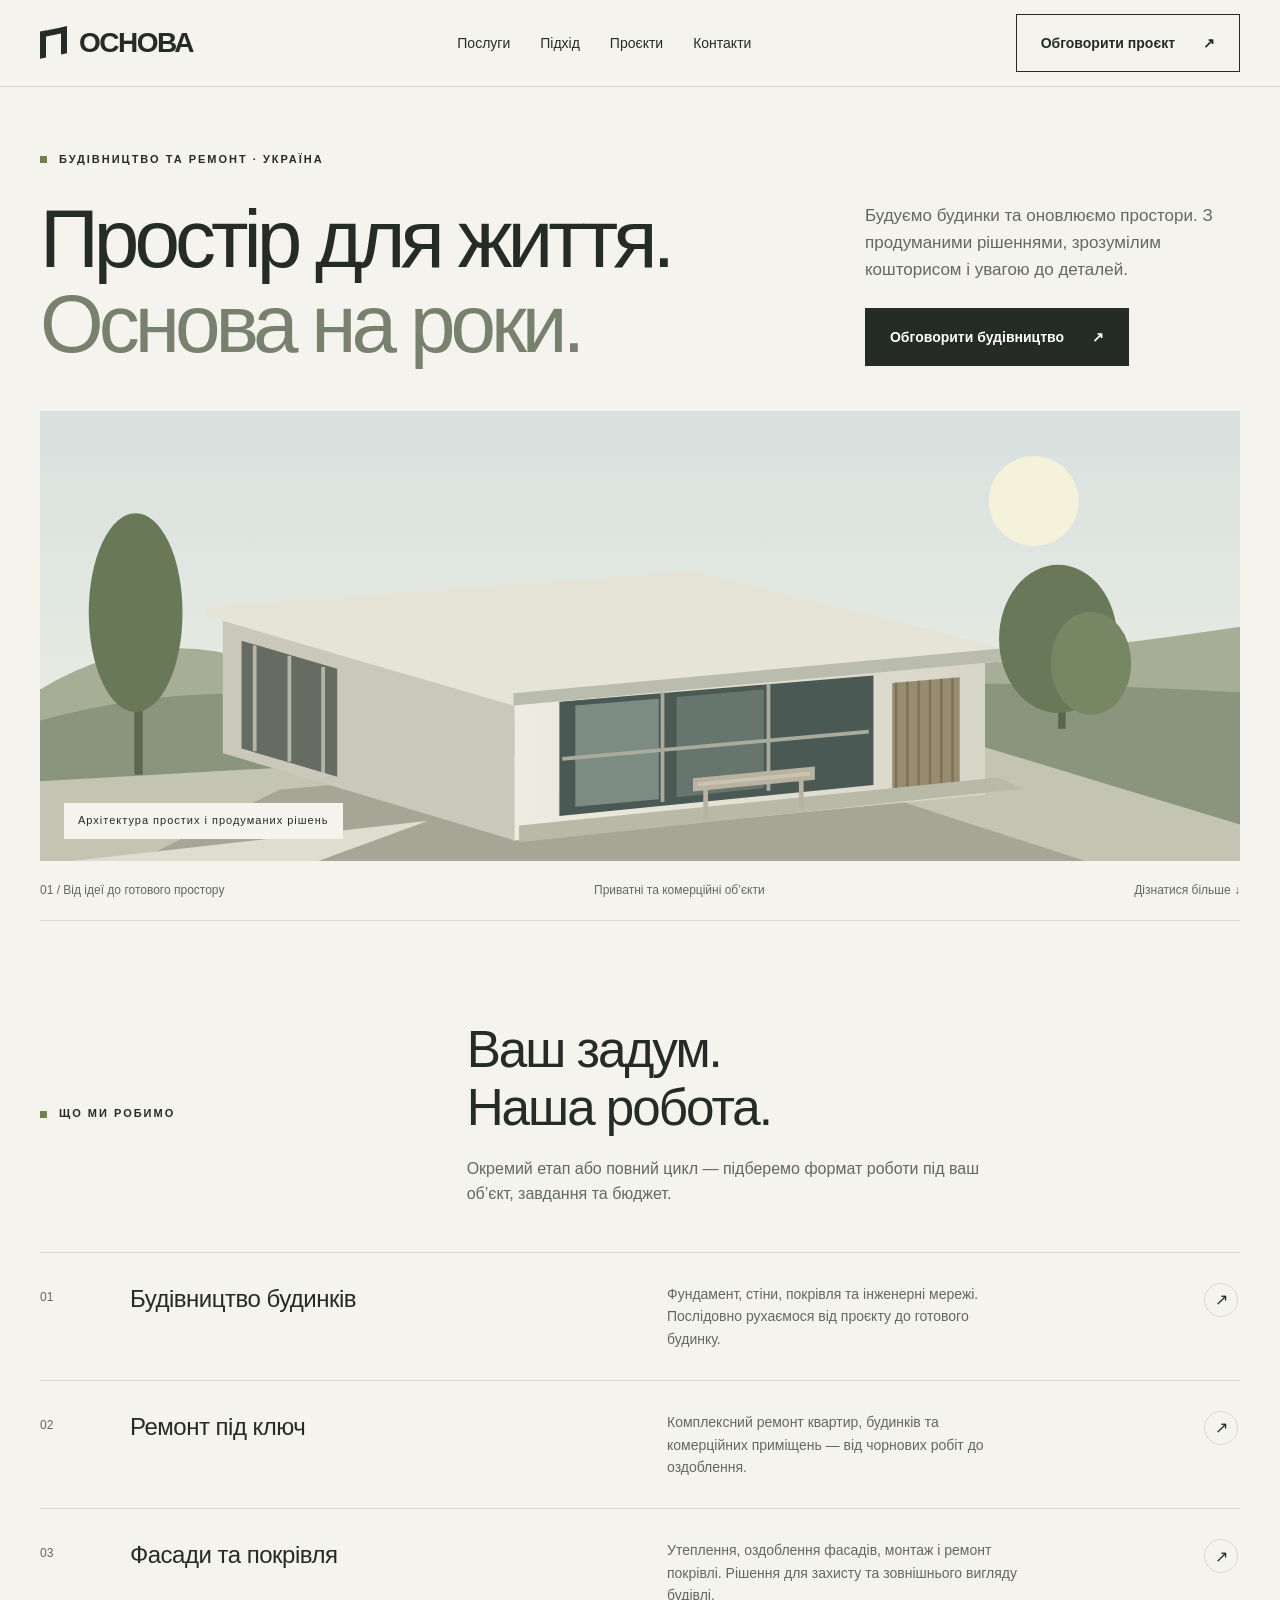
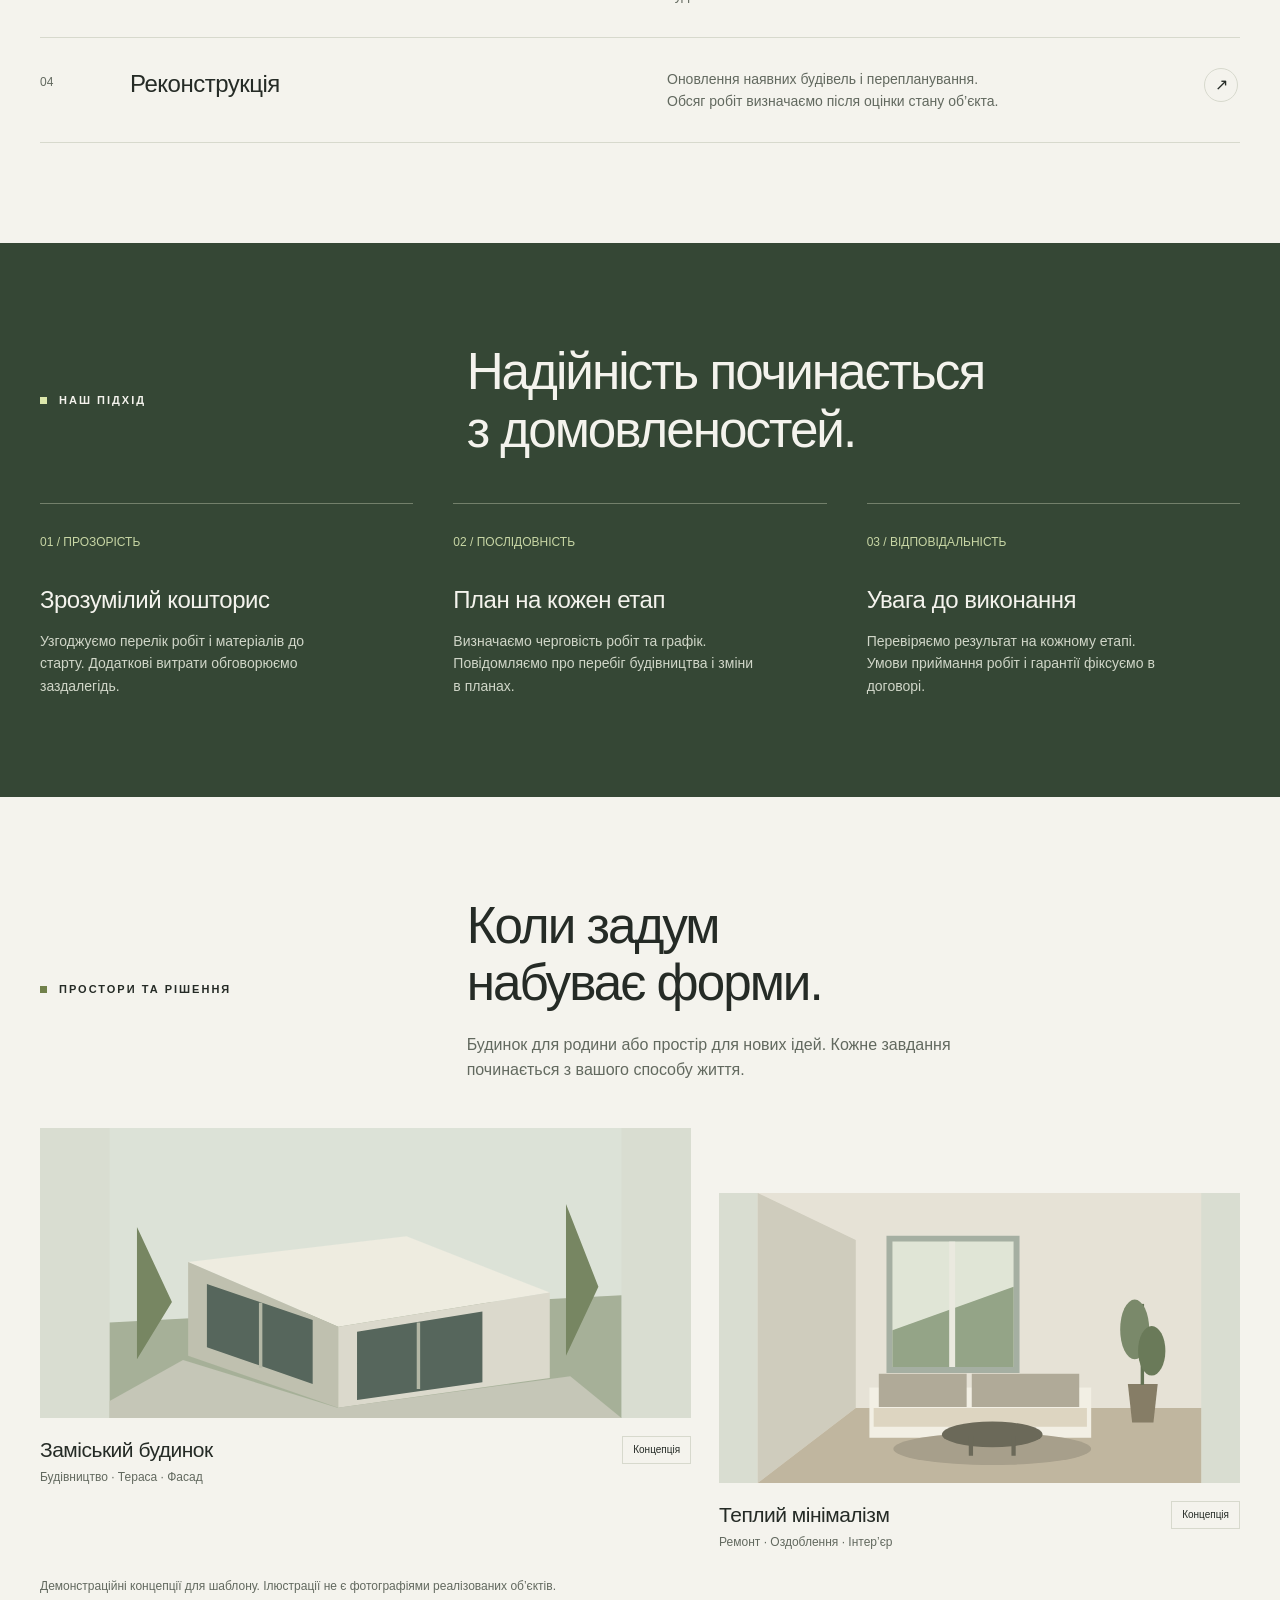
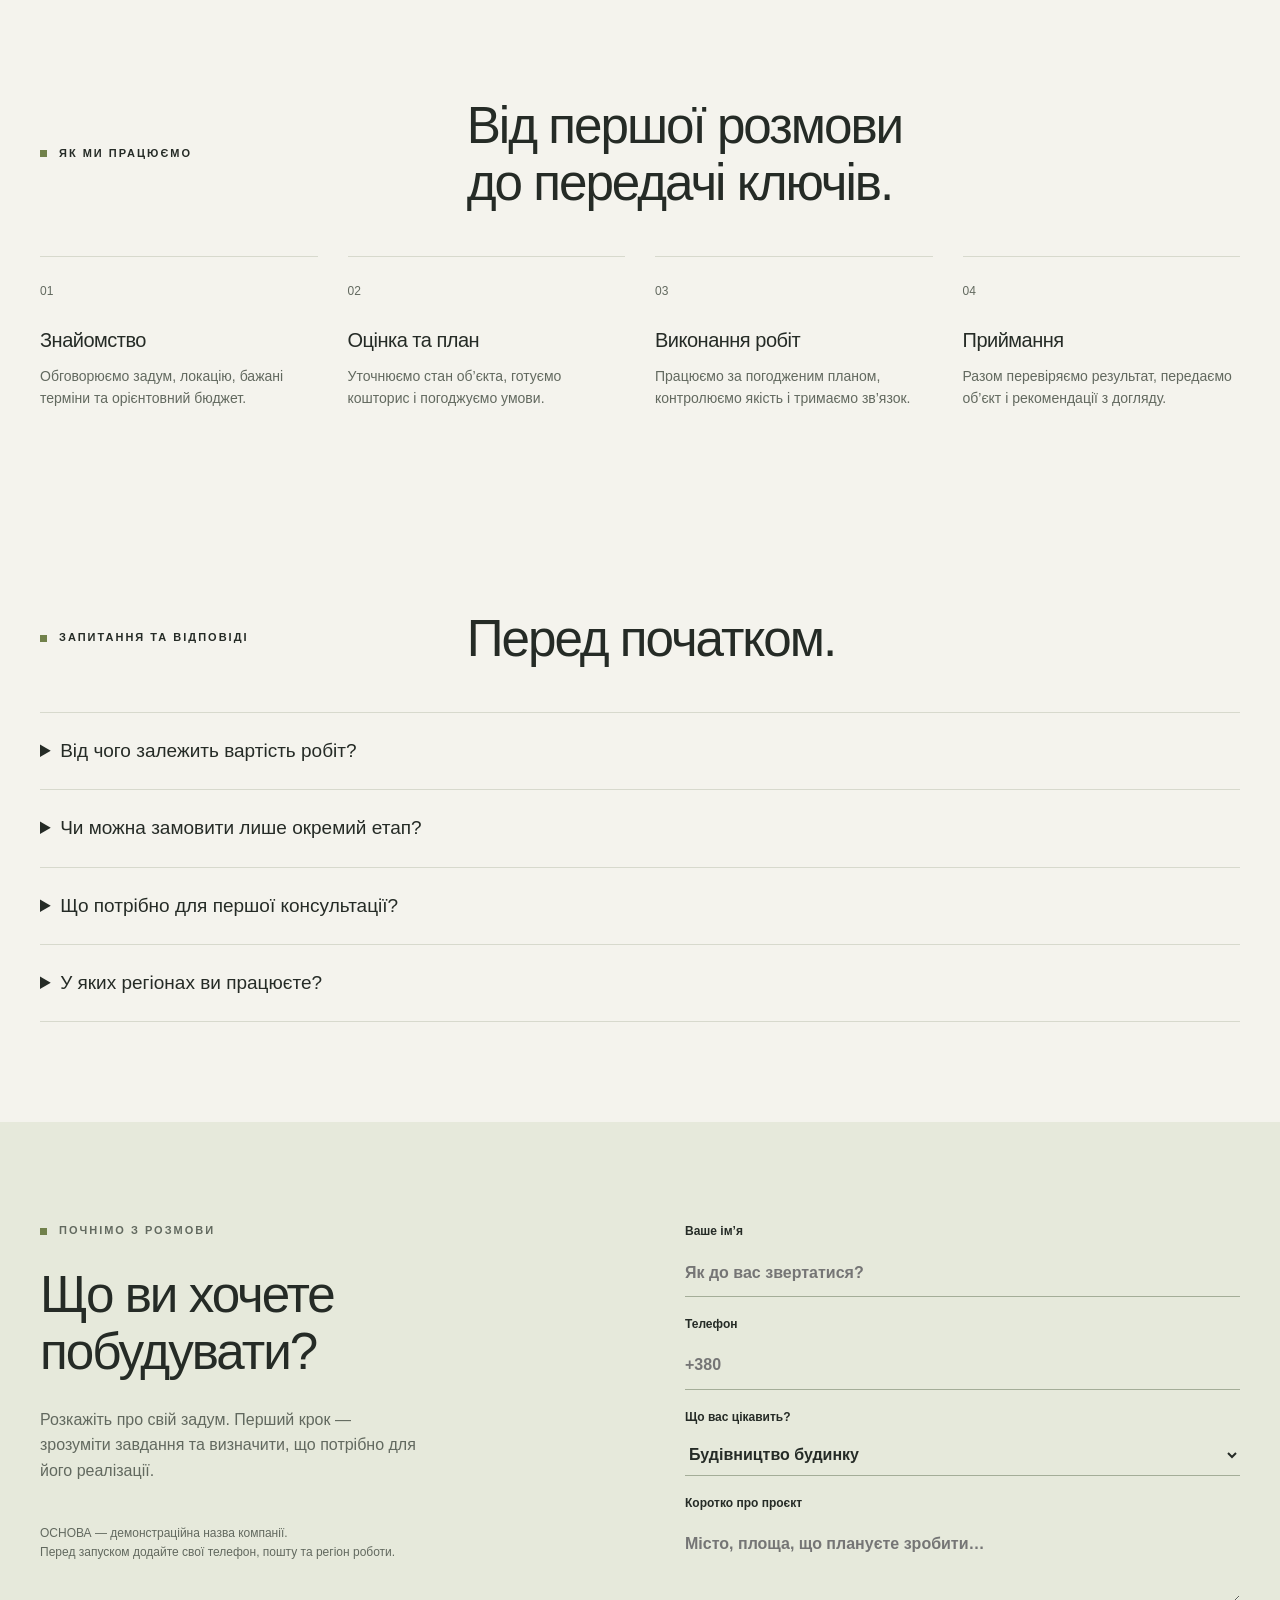
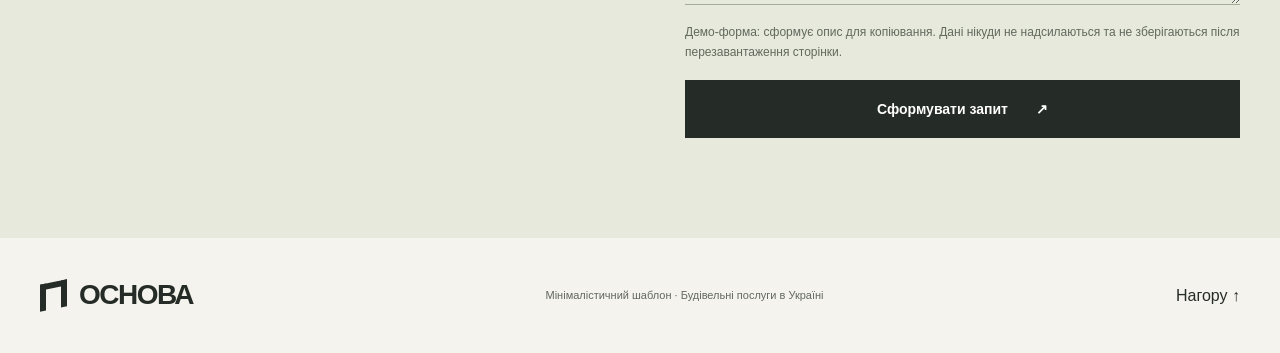
==== construction-ua/index.html @ 605069e6 "Add minimalist Ukrainian construction landing template" ====
<!DOCTYPE html>
<html lang="uk">
<head>
<meta charset="UTF-8">
<meta name="viewport" content="width=device-width, initial-scale=1">
<meta name="description" content="Будівництво будинків, ремонт та реконструкція в Україні. Від першої розмови й кошторису до готового простору.">
<meta name="theme-color" content="#f4f3ed">
<title>ОСНОВА — будівництво та ремонт в Україні</title>
<style>
:root{--paper:#f4f3ed;--ink:#252b26;--muted:#62695f;--line:#d7d9cd;--accent:#dce7ab;--green:#354735}
*{box-sizing:border-box}html{scroll-behavior:smooth;scroll-padding-top:100px}body{margin:0;background:var(--paper);color:var(--ink);font:16px/1.6 Arial,Helvetica,sans-serif}a{color:inherit;text-decoration:none}button,input,select,textarea{font:inherit}button,a,input,select,textarea,summary{-webkit-tap-highlight-color:transparent}a:focus-visible,button:focus-visible,input:focus-visible,select:focus-visible,textarea:focus-visible,summary:focus-visible{outline:3px solid #667742;outline-offset:5px}button{cursor:pointer}::selection{background:var(--accent)}.wrap{width:min(1280px,calc(100% - 80px));margin:auto}.skip{position:fixed;top:-100px;left:20px;z-index:20;background:var(--accent);padding:12px}.skip:focus{top:10px}
header{background:var(--paper);border-bottom:1px solid var(--line);position:sticky;top:0;z-index:10}.header{height:86px;display:flex;align-items:center;justify-content:space-between;gap:24px}.logo{font-weight:800;letter-spacing:-1.5px;font-size:28px;display:flex;align-items:center;gap:12px}.mark{width:27px;height:27px;border:6px solid var(--ink);border-bottom:0;transform:skewY(-12deg)}nav{display:flex;gap:30px;font-size:14px}nav a:hover{color:#60733f}.button{display:inline-flex;justify-content:center;align-items:center;gap:28px;padding:17px 24px;border:1px solid var(--ink);background:var(--ink);color:white;font-size:14px;font-weight:600;transition:background .2s}.button:hover{background:var(--green)}.button.light{background:var(--accent);color:var(--ink);border-color:var(--accent)}.button.light:hover{background:#c9d990}.button.outline{background:transparent;color:var(--ink)}.button.outline:hover{background:#e4e7da}.menu{display:none}.eyebrow{text-transform:uppercase;letter-spacing:2px;font-size:11px;font-weight:700;display:flex;gap:12px;align-items:center}.eyebrow:before{content:"";height:7px;width:7px;background:#71814b}.hero{padding-top:64px}.hero-top{display:grid;grid-template-columns:1.4fr 1fr;gap:60px;align-items:end;margin:27px 0 45px}h1,h2,h3,p{margin:0}h1{font-size:clamp(48px,6.4vw,88px);line-height:1.04;font-weight:500;letter-spacing:-5px}h1 span{color:#78816d}.hero-copy{max-width:375px;justify-self:end}.hero-copy p{color:var(--muted);margin-bottom:24px;font-size:17px}.scene{background:#dee1d6;position:relative;overflow:hidden}.scene svg{display:block;width:100%;height:auto}.scene-label{position:absolute;bottom:22px;left:24px;background:var(--paper);padding:9px 14px;font-size:11px;letter-spacing:1px}.hero-bottom{padding:20px 0;display:flex;justify-content:space-between;gap:18px;font-size:12px;color:var(--muted);border-bottom:1px solid var(--line)}.section{padding:100px 0}.section-head{display:grid;grid-template-columns:1fr 2fr;gap:40px;margin-bottom:45px}h2{font-size:clamp(34px,4vw,54px);line-height:1.12;font-weight:500;letter-spacing:-2px}.intro{margin-top:20px;color:var(--muted);max-width:540px}.services{border-top:1px solid var(--line)}.service{display:grid;grid-template-columns:70px 1fr 1fr 36px;align-items:start;gap:20px;border-bottom:1px solid var(--line);padding:30px 0}.number{font-size:12px;color:var(--muted);padding-top:5px}h3{font-size:24px;font-weight:500;line-height:1.3;letter-spacing:-.5px}.service p{color:var(--muted);font-size:14px;max-width:350px}.round{width:34px;height:34px;display:grid;place-items:center;border:1px solid var(--line);border-radius:50%}.round:hover{background:var(--accent)}.dark{background:var(--green);color:var(--paper)}.dark .eyebrow:before{background:var(--accent)}.dark .intro{color:#d0d6c8}.principles{display:grid;grid-template-columns:repeat(3,1fr);gap:40px}.principle{border-top:1px solid #73806b;padding-top:24px}.principle span{font-size:12px;color:#c8d6a5}.principle h3{margin:30px 0 15px}.principle p{color:#d0d6c8;font-size:14px;max-width:310px}.projects{display:grid;grid-template-columns:1.25fr 1fr;gap:28px}.project:nth-child(2){margin-top:65px}.project-art{height:290px;background:#d9ddd1;overflow:hidden;display:grid;place-items:center}.project-art svg{width:100%;height:100%;object-fit:cover}.project-meta{display:flex;justify-content:space-between;gap:15px;margin-top:18px}.project-meta h3{font-size:21px}.project-meta p{font-size:12px;color:var(--muted);margin-top:5px}.tag{font-size:10px;border:1px solid var(--line);padding:5px 10px;align-self:start;white-space:nowrap}.note{color:var(--muted);font-size:12px;margin-top:25px}.steps{display:grid;grid-template-columns:repeat(4,1fr);gap:30px;counter-reset:steps}.step{border-top:1px solid var(--line);padding-top:20px}.step:before{counter-increment:steps;content:"0" counter(steps);font-size:12px;color:var(--muted)}.step h3{font-size:20px;margin:24px 0 12px}.step p{font-size:14px;color:var(--muted)}.process{padding-top:0}.faq{border-top:1px solid var(--line)}details{border-bottom:1px solid var(--line);padding:23px 0}summary{cursor:pointer;font-size:19px;padding-right:20px}details p{color:var(--muted);padding:18px 0 0;max-width:750px}.contact{background:#e6e9db}.contact-grid{display:grid;grid-template-columns:1fr 1fr;gap:90px}.contact h2{margin:26px 0}.contact p{color:var(--muted);max-width:380px}.contact-aside{margin-top:40px;font-size:12px!important}form{display:grid;gap:18px}.field{display:grid;gap:7px;font-size:12px;font-weight:600}input,select,textarea{width:100%;min-width:0;background:transparent;border:0;border-bottom:1px solid #a4ad98;padding:11px 0;border-radius:0;color:var(--ink);font-size:16px}textarea{resize:vertical;min-height:85px}form .button{width:100%}.form-note{font-size:12px;max-width:none!important}.result{padding:18px;border:1px solid #a4ad98;background:var(--paper)}.result textarea{font-size:14px;min-height:180px}.result button{margin-top:14px}.status{font-size:13px;margin-top:10px!important}footer{padding:35px 0}.footer{display:flex;justify-content:space-between;align-items:center;gap:25px}footer p{font-size:11px;color:var(--muted)}[hidden]{display:none!important}
@media(min-width:1500px){.hero-top{margin-top:35px}}
@media(max-width:900px){.wrap{width:calc(100% - 40px)}nav{gap:16px}.header>.button{display:none}.hero-top{gap:30px}h1{letter-spacing:-3px}.hero-copy p{font-size:15px}.section{padding:70px 0}.contact-grid{gap:40px}.service{grid-template-columns:35px 1fr 1fr 30px}.projects{gap:20px}.project-art{height:240px}.steps{grid-template-columns:1fr 1fr}.process{padding-top:0}}
@media(max-width:600px){.wrap{width:calc(100% - 36px)}.header{height:72px}.logo{font-size:25px}.menu{display:block;border:1px solid var(--line);padding:8px 12px;background:transparent;font-size:13px}nav{display:none;position:absolute;top:72px;left:0;width:100%;background:var(--paper);padding:20px;flex-direction:column;border-bottom:1px solid var(--line)}nav.open{display:flex}.hero{padding-top:35px}.hero-top{grid-template-columns:1fr;gap:25px;margin-bottom:30px}h1{font-size:52px;letter-spacing:-3px}.hero-copy{justify-self:start;max-width:100%}.hero-copy .button{width:100%}.scene svg{height:280px;width:100%;object-fit:cover}.scene-label{bottom:12px;left:12px;font-size:9px}.hero-bottom{font-size:10px;flex-wrap:wrap;gap:8px 18px}.section{padding:55px 0}.section-head{grid-template-columns:1fr;gap:23px;margin-bottom:30px}h2{font-size:36px}.service{grid-template-columns:27px 1fr 34px;gap:12px;padding:23px 0}.service h3{font-size:21px}.service p{grid-column:2;grid-row:2}.service .round{grid-column:3;grid-row:1}.principles{grid-template-columns:1fr;gap:30px}.principle h3{margin:16px 0 12px}.principle p{max-width:none}.projects{grid-template-columns:1fr;gap:30px}.project:nth-child(2){margin-top:0}.project-art{height:235px}.project-meta h3{font-size:19px}.steps{gap:27px 18px}.step h3{font-size:18px}.process{padding-top:0}.contact-grid{grid-template-columns:1fr;gap:35px}.contact-aside{margin-top:20px}.footer{align-items:start;flex-direction:column;gap:18px}summary{font-size:17px}}
@media(prefers-reduced-motion:reduce){html{scroll-behavior:auto}*{transition:none!important}}
</style>
</head>
<body>
<a class="skip" href="#main">Перейти до вмісту</a>
<header><div class="wrap header"><a class="logo" href="#" aria-label="ОСНОВА — на головну"><span class="mark" aria-hidden="true"></span>ОСНОВА</a><nav id="navigation" aria-label="Основна навігація"><a href="#services">Послуги</a><a href="#approach">Підхід</a><a href="#projects">Проєкти</a><a href="#contact">Контакти</a></nav><a class="button outline" href="#contact">Обговорити проєкт <span aria-hidden="true">↗</span></a><button class="menu" aria-controls="navigation" aria-expanded="false" type="button">Меню</button></div></header>
<main id="main">
<section class="hero wrap" aria-labelledby="hero-title"><p class="eyebrow">Будівництво та ремонт · Україна</p><div class="hero-top"><h1 id="hero-title">Простір для життя.<br><span>Основа на роки.</span></h1><div class="hero-copy"><p>Будуємо будинки та оновлюємо простори. З продуманими рішеннями, зрозумілим кошторисом і увагою до деталей.</p><a class="button" href="#contact">Обговорити будівництво <span aria-hidden="true">↗</span></a></div></div>
<div class="scene">
<svg viewBox="0 0 1280 480" role="img" aria-labelledby="house-title"><title id="house-title">Архітектурна ілюстрація сучасного будинку з терасою</title><defs><linearGradient id="sky" x2="0" y2="1"><stop stop-color="#d8e1df"/><stop offset="1" stop-color="#eff0e4"/></linearGradient><linearGradient id="wall"><stop stop-color="#eeece0"/><stop offset="1" stop-color="#d7d5c8"/></linearGradient><pattern id="slats" width="12" height="12" patternUnits="userSpaceOnUse"><path d="M0 0V12" stroke="#7c7058" stroke-width="5"/></pattern></defs><path fill="url(#sky)" d="M0 0h1280v480H0z"/><circle cx="1060" cy="96" r="48" fill="#f5f2db"/><path d="M0 297Q120 224 246 272T530 272T812 253T1280 230V480H0" fill="#a6af96"/><path d="M0 330Q180 282 320 315T670 318T1030 291T1280 300V480H0" fill="#89967d"/><path d="M0 395L950 341l330 100v39H0" fill="#c3c4b1"/><path d="M255 404L741 359l374 121H104z" fill="#a6a696"/><path d="M195 215L698 180l310 79-502 43z" fill="#f5f2e7"/><path d="M195 215v150l311 93V302z" fill="#c9c8ba"/><path d="M506 302l502-43v150l-502 49z" fill="url(#wall)"/><path d="M215 245l102 30v115l-102-30z" fill="#666c61"/><path d="M229 250v113m37-102v113m36-101v113" stroke="#b6b6a6" stroke-width="4"/><path d="M554 310l335-28v117l-335 33z" fill="#4b5955"/><path d="M571 314l89-7v107l-89 8z" fill="#7c8c83"/><path d="M679 305l93-8v105l-93 10z" fill="#66766e"/><path d="M664 300v117m113-126v114m-220-34l327-29" stroke="#a9ac9d" stroke-width="4"/><path d="M909 290l72-6v112l-72 7z" fill="#978b70"/><path d="M909 290l72-6v112l-72 7z" fill="url(#slats)"/><path d="M178 208l520-37 330 82v14l-523 47-327-95z" fill="#e6e4d7"/><path d="M505 301l523-48v14l-523 47z" fill="#babdad"/><path d="M511 442l511-51 26 12-537 57z" fill="#b8b9a7"/><path d="M710 403v32m102-43v32m-113-21 125-12v-9l-125 12z" stroke="#b8b3a0" fill="#c9c3b0" stroke-width="5"/><path d="M1090 339v-90m0 65-32-37m32 15 25-28" stroke="#59664e" stroke-width="8"/><ellipse cx="1086" cy="243" rx="63" ry="79" fill="#687858"/><ellipse cx="1121" cy="269" rx="43" ry="55" fill="#778663"/><path d="M105 388V215" stroke="#5d684e" stroke-width="9"/><ellipse cx="102" cy="215" rx="50" ry="106" fill="#697957"/><path d="M34 480l380-43-117 43" fill="#deded0"/></svg>
<span class="scene-label">Архітектура простих і продуманих рішень</span></div>
<div class="hero-bottom"><span>01 / Від ідеї до готового простору</span><span>Приватні та комерційні об’єкти</span><a href="#services">Дізнатися більше ↓</a></div></section>
<section class="section wrap" id="services"><div class="section-head"><p class="eyebrow">Що ми робимо</p><div><h2>Ваш задум.<br>Наша робота.</h2><p class="intro">Окремий етап або повний цикл — підберемо формат роботи під ваш об’єкт, завдання та бюджет.</p></div></div><div class="services">
<article class="service"><span class="number">01</span><h3>Будівництво будинків</h3><p>Фундамент, стіни, покрівля та інженерні мережі. Послідовно рухаємося від проєкту до готового будинку.</p><a class="round" href="#contact" aria-label="Обговорити будівництво будинку">↗</a></article>
<article class="service"><span class="number">02</span><h3>Ремонт під ключ</h3><p>Комплексний ремонт квартир, будинків та комерційних приміщень — від чорнових робіт до оздоблення.</p><a class="round" href="#contact" aria-label="Обговорити ремонт">↗</a></article>
<article class="service"><span class="number">03</span><h3>Фасади та покрівля</h3><p>Утеплення, оздоблення фасадів, монтаж і ремонт покрівлі. Рішення для захисту та зовнішнього вигляду будівлі.</p><a class="round" href="#contact" aria-label="Обговорити фасад або покрівлю">↗</a></article>
<article class="service"><span class="number">04</span><h3>Реконструкція</h3><p>Оновлення наявних будівель і перепланування. Обсяг робіт визначаємо після оцінки стану об’єкта.</p><a class="round" href="#contact" aria-label="Обговорити реконструкцію">↗</a></article></div></section>
<section class="section dark" id="approach"><div class="wrap"><div class="section-head"><p class="eyebrow">Наш підхід</p><h2>Надійність починається<br>з домовленостей.</h2></div><div class="principles"><article class="principle"><span>01 / ПРОЗОРІСТЬ</span><h3>Зрозумілий кошторис</h3><p>Узгоджуємо перелік робіт і матеріалів до старту. Додаткові витрати обговорюємо заздалегідь.</p></article><article class="principle"><span>02 / ПОСЛІДОВНІСТЬ</span><h3>План на кожен етап</h3><p>Визначаємо черговість робіт та графік. Повідомляємо про перебіг будівництва і зміни в планах.</p></article><article class="principle"><span>03 / ВІДПОВІДАЛЬНІСТЬ</span><h3>Увага до виконання</h3><p>Перевіряємо результат на кожному етапі. Умови приймання робіт і гарантії фіксуємо в договорі.</p></article></div></div></section>
<section class="section wrap" id="projects"><div class="section-head"><p class="eyebrow">Простори та рішення</p><div><h2>Коли задум<br>набуває форми.</h2><p class="intro">Будинок для родини або простір для нових ідей. Кожне завдання починається з вашого способу життя.</p></div></div><div class="projects">
<article class="project"><div class="project-art"><svg viewBox="0 0 600 340" role="img" aria-label="Концепція заміського будинку"><path fill="#dce2d7" d="M0 0h600v340H0z"/><path fill="#a6b098" d="M0 228l600-32v144H0z"/><path fill="#eeece0" d="M92 157l256-30 168 66-248 40z"/><path fill="#bfc0af" d="M92 157v110l176 61v-95z"/><path fill="#dbd9cc" d="M268 233l248-40v100l-248 35z"/><path fill="#56665c" d="M290 239l147-24v83l-147 21zM114 183l124 42v75l-124-43z"/><path stroke="#b3b7a5" stroke-width="4" d="M362 228v78M177 205v76"/><path fill="#778662" d="M535 267V89l38 97zM32 271V116l41 88z"/><path fill="#c5c6b7" d="M0 320l86-48 181 56 273-37 60 49H0"/></svg></div><div class="project-meta"><div><h3>Заміський будинок</h3><p>Будівництво · Тераса · Фасад</p></div><span class="tag">Концепція</span></div></article>
<article class="project"><div class="project-art"><svg viewBox="0 0 520 340" role="img" aria-label="Концепція мінімалістичного інтер’єру"><path fill="#e6e2d6" d="M0 0h520v340H0z"/><path fill="#cfccbd" d="M0 0l115 55v197L0 340z"/><path fill="#c0b69f" d="M0 340l115-88h405v88z"/><path fill="#a5afa2" d="M151 50h156v161H151z"/><path fill="#e0e5d6" d="M158 57h142v147H158z"/><path fill="#94a487" d="M158 161l142-51v94H158z"/><path stroke="#eae9df" stroke-width="7" d="M228 57v147"/><path fill="#f2efe4" d="M131 228h260v59H131z"/><path fill="#b0aa98" d="M142 212h103v39H142zM251 212h126v39H251z"/><path fill="#ddd5c1" d="M136 252h250v22H136z"/><ellipse cx="275" cy="300" rx="116" ry="19" fill="#a79f8b"/><ellipse cx="275" cy="283" rx="59" ry="15" fill="#6b6959"/><path stroke="#6b6959" stroke-width="5" d="M250 285v23m50-23v23"/><path fill="#867d66" d="M434 224h35l-5 45h-25z"/><path stroke="#647354" stroke-width="4" d="M451 225v-95"/><ellipse fill="#7a896a" cx="442" cy="160" rx="17" ry="35"/><ellipse fill="#6a7a59" cx="462" cy="185" rx="16" ry="29"/></svg></div><div class="project-meta"><div><h3>Теплий мінімалізм</h3><p>Ремонт · Оздоблення · Інтер’єр</p></div><span class="tag">Концепція</span></div></article></div><p class="note">Демонстраційні концепції для шаблону. Ілюстрації не є фотографіями реалізованих об’єктів.</p></section>
<section class="section wrap process" id="process"><div class="section-head"><p class="eyebrow">Як ми працюємо</p><h2>Від першої розмови<br>до передачі ключів.</h2></div><div class="steps"><article class="step"><h3>Знайомство</h3><p>Обговорюємо задум, локацію, бажані терміни та орієнтовний бюджет.</p></article><article class="step"><h3>Оцінка та план</h3><p>Уточнюємо стан об’єкта, готуємо кошторис і погоджуємо умови.</p></article><article class="step"><h3>Виконання робіт</h3><p>Працюємо за погодженим планом, контролюємо якість і тримаємо зв’язок.</p></article><article class="step"><h3>Приймання</h3><p>Разом перевіряємо результат, передаємо об’єкт і рекомендації з догляду.</p></article></div></section>
<section class="section wrap" aria-labelledby="faq-title"><div class="section-head"><p class="eyebrow">Запитання та відповіді</p><h2 id="faq-title">Перед початком.</h2></div><div class="faq"><details><summary>Від чого залежить вартість робіт?</summary><p>Від площі, стану об’єкта, складності рішень, матеріалів та складу робіт. Попередню оцінку можна підготувати після обговорення завдання, детальний кошторис — після уточнення обсягів.</p></details><details><summary>Чи можна замовити лише окремий етап?</summary><p>Так, можна обговорити окремі будівельні або оздоблювальні роботи. Перелік і межі відповідальності узгоджуємо до початку співпраці.</p></details><details><summary>Що потрібно для першої консультації?</summary><p>Локація, приблизна площа та короткий опис завдання. Якщо є планування, фото або проєкт — вони допоможуть точніше оцінити обсяг робіт.</p></details><details><summary>У яких регіонах ви працюєте?</summary><p>Можливість роботи у вашій локації та умови виїзду обговорюємо індивідуально. Вкажіть населений пункт у короткому описі проєкту.</p></details></div></section>
<section class="section contact" id="contact"><div class="wrap contact-grid"><div><p class="eyebrow">Почнімо з розмови</p><h2>Що ви хочете<br>побудувати?</h2><p>Розкажіть про свій задум. Перший крок — зрозуміти завдання та визначити, що потрібно для його реалізації.</p><p class="contact-aside">ОСНОВА — демонстраційна назва компанії.<br>Перед запуском додайте свої телефон, пошту та регіон роботи.</p></div>
<form id="brief-form"><label class="field">Ваше ім’я<input name="name" autocomplete="given-name" placeholder="Як до вас звертатися?" required maxlength="80"></label><label class="field">Телефон<input name="phone" type="tel" autocomplete="tel" placeholder="+380" required pattern="[+0-9 ()-]{10,22}" title="Введіть телефон: від 10 до 22 символів, цифри, пробіли, +, дужки або дефіс."></label><label class="field">Що вас цікавить?<select name="service"><option>Будівництво будинку</option><option>Ремонт під ключ</option><option>Фасади та покрівля</option><option>Реконструкція</option><option>Потрібна консультація</option></select></label><label class="field">Коротко про проєкт<textarea name="description" placeholder="Місто, площа, що плануєте зробити…" maxlength="2000"></textarea></label><p class="form-note" id="form-note">Демо-форма: сформує опис для копіювання. Дані нікуди не надсилаються та не зберігаються після перезавантаження сторінки.</p><button class="button" type="submit" aria-describedby="form-note">Сформувати запит <span aria-hidden="true">↗</span></button><noscript><p>Для формування запиту увімкніть JavaScript. Цей шаблон не надсилає заявки.</p></noscript><div class="result" id="result" hidden><label class="field">Ваш запит<textarea id="brief-output" readonly></textarea></label><button class="button outline" id="copy" type="button">Скопіювати текст</button><p class="status" id="copy-status" role="status" aria-live="polite"></p></div></form></div></section>
</main>
<footer><div class="wrap footer"><a class="logo" href="#"><span class="mark" aria-hidden="true"></span>ОСНОВА</a><p>Мінімалістичний шаблон · Будівельні послуги в Україні</p><a href="#main">Нагору ↑</a></div></footer>
<script>
const menu = document.querySelector('.menu');
const navigation = document.querySelector('#navigation');
function closeMenu(){navigation.classList.remove('open');menu.setAttribute('aria-expanded','false')}
menu.addEventListener('click',()=>{const open=menu.getAttribute('aria-expanded')!=='true';menu.setAttribute('aria-expanded',String(open));navigation.classList.toggle('open',open)});
navigation.querySelectorAll('a').forEach(link=>link.addEventListener('click',closeMenu));
document.addEventListener('keydown',event=>{if(event.key==='Escape'&&navigation.classList.contains('open')){closeMenu();menu.focus()}});
document.querySelector('#brief-form').addEventListener('submit',event=>{
event.preventDefault();
const data=new FormData(event.currentTarget);
const output=document.querySelector('#brief-output');
output.value=['Запит на будівельні послуги','Ім’я: '+String(data.get('name')).trim(),'Телефон: '+String(data.get('phone')).trim(),'Послуга: '+data.get('service'),'Проєкт: '+(String(data.get('description')).trim()||'Уточнити під час розмови')].join('\n');
document.querySelector('#result').hidden=false;
document.querySelector('#copy-status').textContent='Запит сформовано. Його ще не надіслано.';
output.focus();
});
document.querySelector('#copy').addEventListener('click',async()=>{
const output=document.querySelector('#brief-output');const status=document.querySelector('#copy-status');
try{await navigator.clipboard.writeText(output.value);status.textContent='Текст скопійовано. Ви можете вставити його в повідомлення.'}
catch{output.focus();output.select();status.textContent='Виділіть і скопіюйте текст вручну: Ctrl+C або меню копіювання на телефоні.'}
});
</script>
</body>
</html>
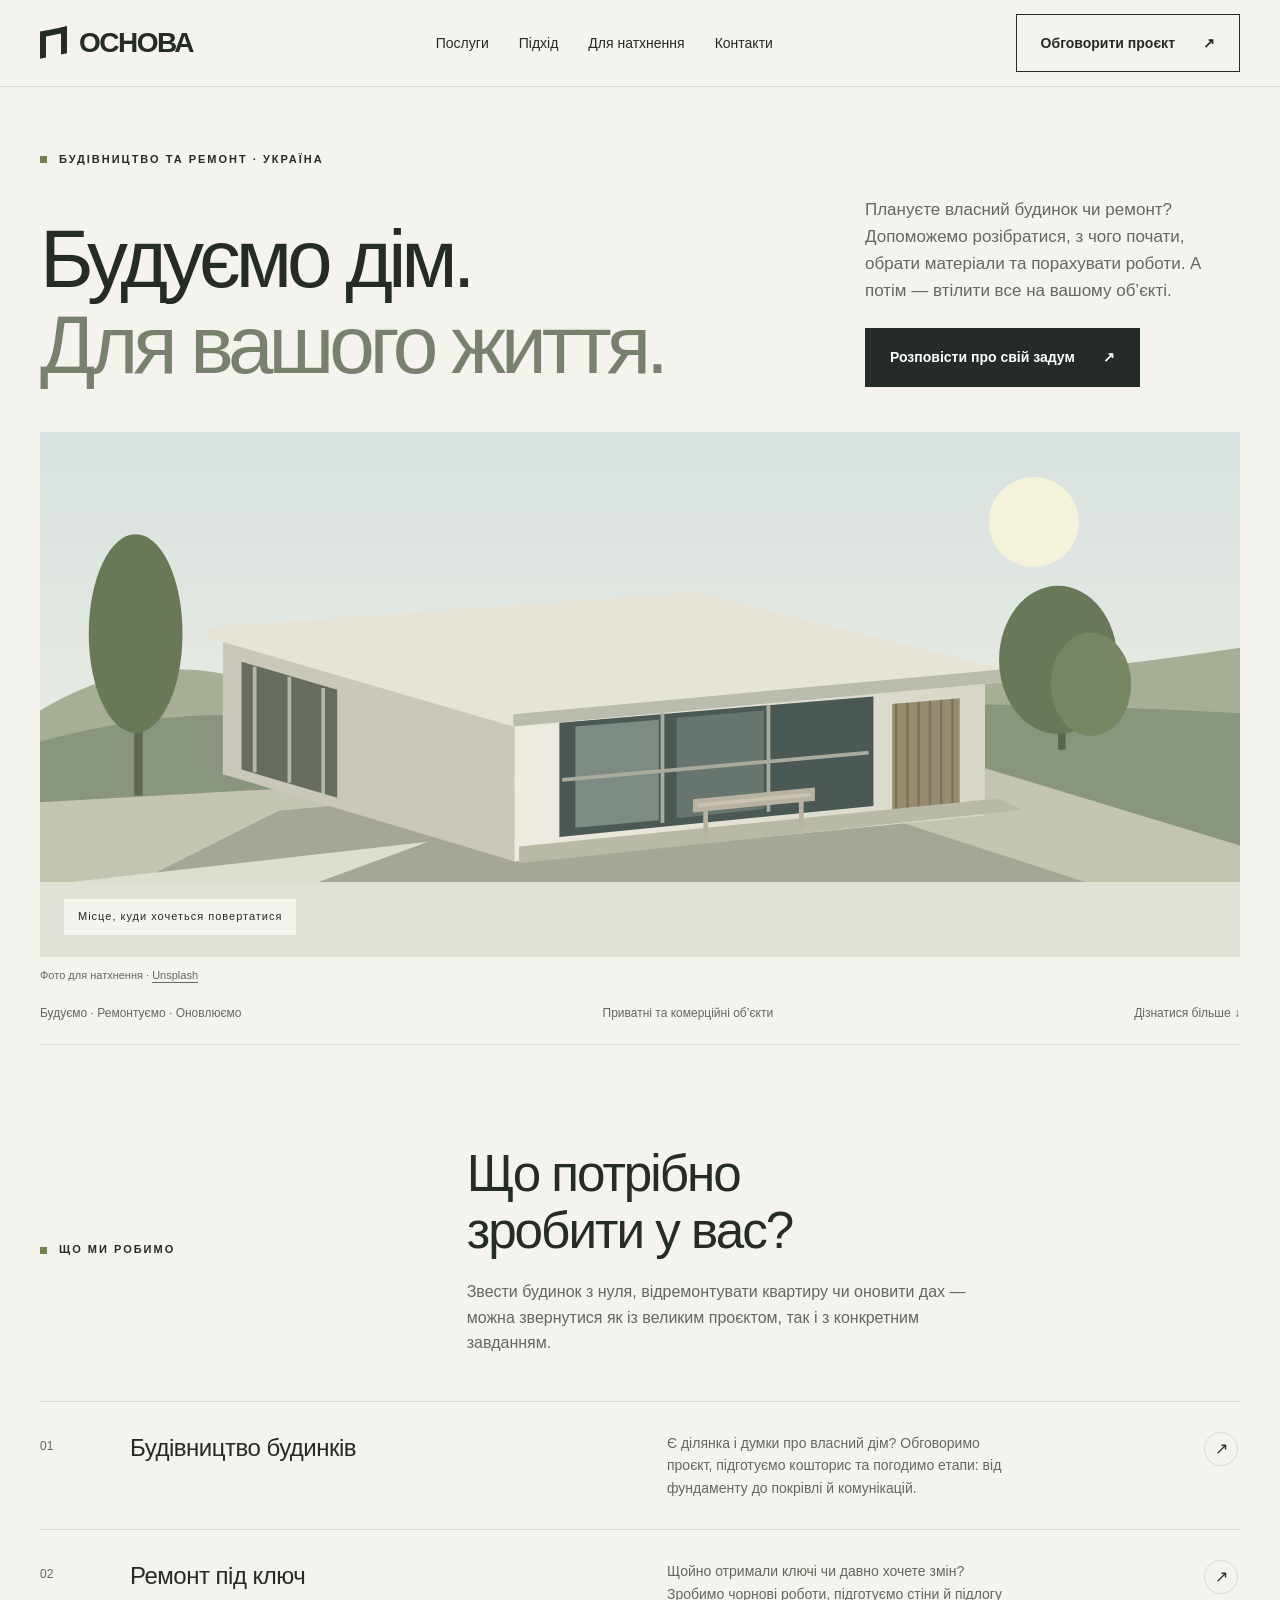
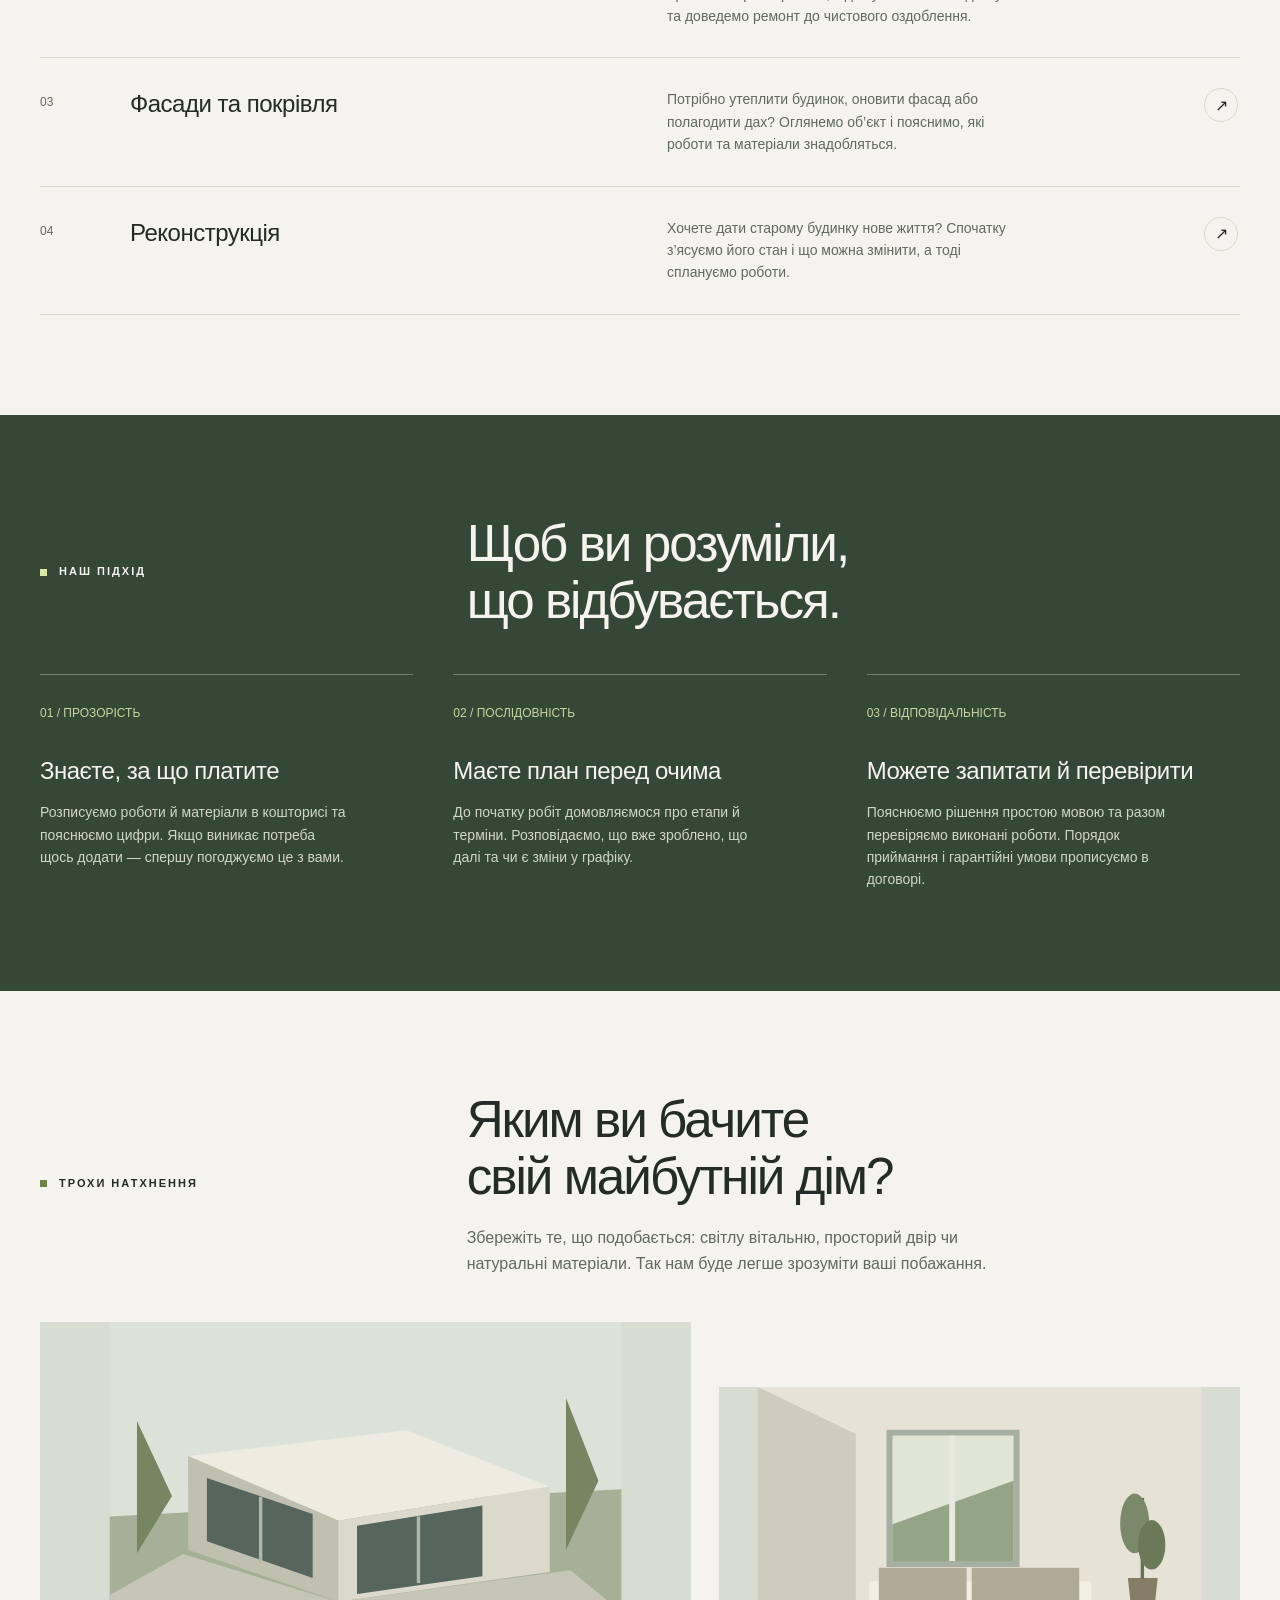
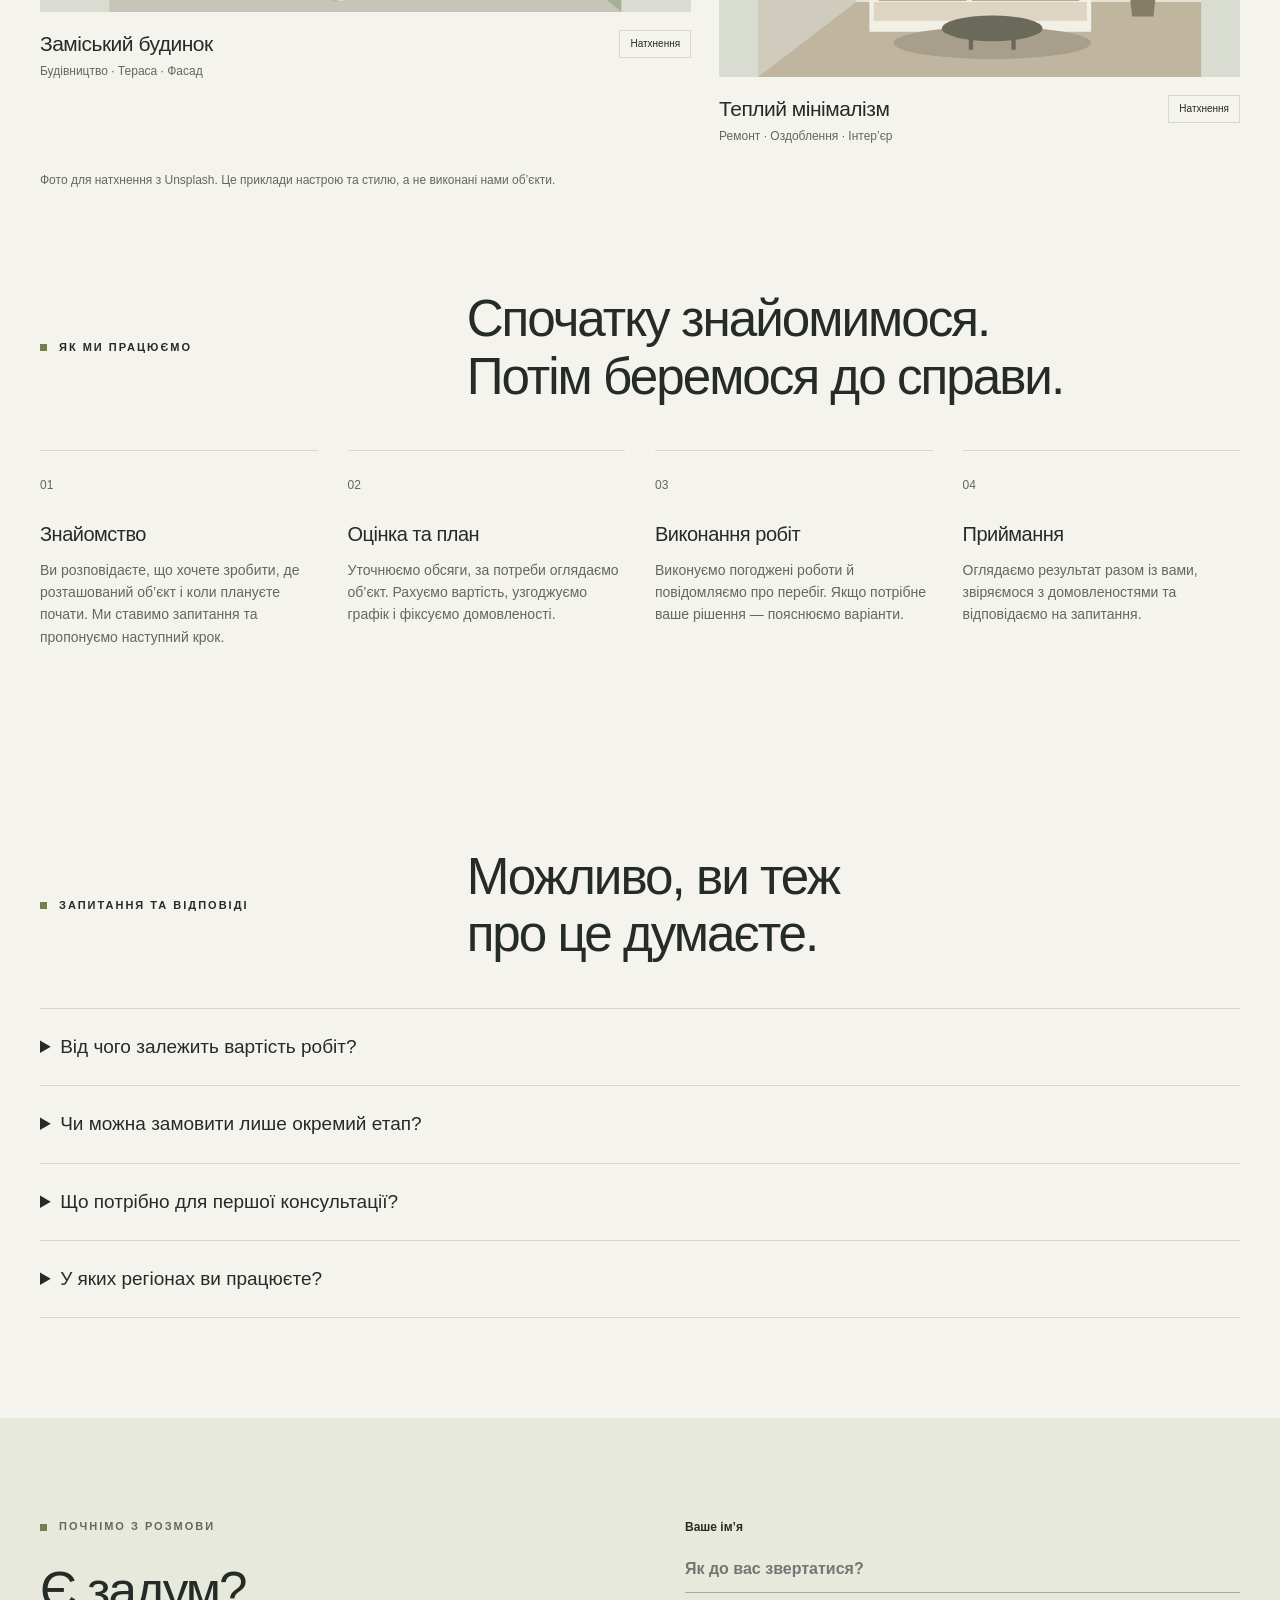
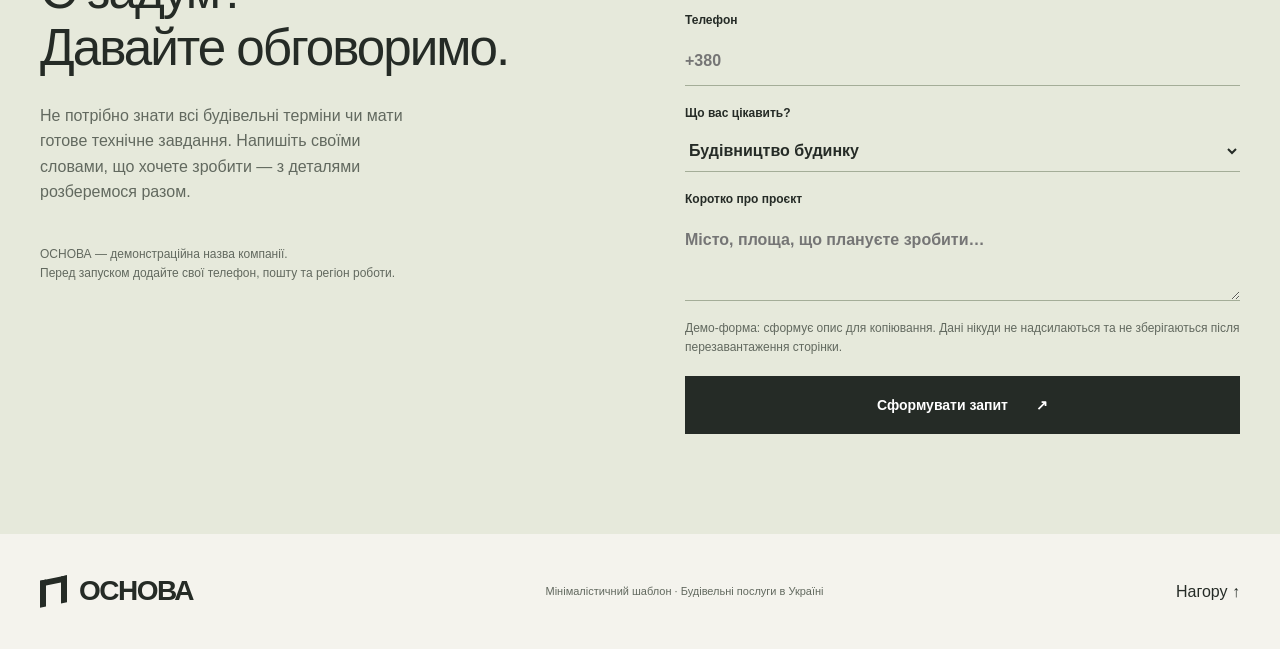
==== commit 18ce8873: "Add house and interior photography and natural Ukrainian copy" ====
--- a/construction-ua/index.html
+++ b/construction-ua/index.html
@@ -14,33 +14,35 @@
 @media(max-width:900px){.wrap{width:calc(100% - 40px)}nav{gap:16px}.header>.button{display:none}.hero-top{gap:30px}h1{letter-spacing:-3px}.hero-copy p{font-size:15px}.section{padding:70px 0}.contact-grid{gap:40px}.service{grid-template-columns:35px 1fr 1fr 30px}.projects{gap:20px}.project-art{height:240px}.steps{grid-template-columns:1fr 1fr}.process{padding-top:0}}
 @media(max-width:600px){.wrap{width:calc(100% - 36px)}.header{height:72px}.logo{font-size:25px}.menu{display:block;border:1px solid var(--line);padding:8px 12px;background:transparent;font-size:13px}nav{display:none;position:absolute;top:72px;left:0;width:100%;background:var(--paper);padding:20px;flex-direction:column;border-bottom:1px solid var(--line)}nav.open{display:flex}.hero{padding-top:35px}.hero-top{grid-template-columns:1fr;gap:25px;margin-bottom:30px}h1{font-size:52px;letter-spacing:-3px}.hero-copy{justify-self:start;max-width:100%}.hero-copy .button{width:100%}.scene svg{height:280px;width:100%;object-fit:cover}.scene-label{bottom:12px;left:12px;font-size:9px}.hero-bottom{font-size:10px;flex-wrap:wrap;gap:8px 18px}.section{padding:55px 0}.section-head{grid-template-columns:1fr;gap:23px;margin-bottom:30px}h2{font-size:36px}.service{grid-template-columns:27px 1fr 34px;gap:12px;padding:23px 0}.service h3{font-size:21px}.service p{grid-column:2;grid-row:2}.service .round{grid-column:3;grid-row:1}.principles{grid-template-columns:1fr;gap:30px}.principle h3{margin:16px 0 12px}.principle p{max-width:none}.projects{grid-template-columns:1fr;gap:30px}.project:nth-child(2){margin-top:0}.project-art{height:235px}.project-meta h3{font-size:19px}.steps{gap:27px 18px}.step h3{font-size:18px}.process{padding-top:0}.contact-grid{grid-template-columns:1fr;gap:35px}.contact-aside{margin-top:20px}.footer{align-items:start;flex-direction:column;gap:18px}summary{font-size:17px}}
 @media(prefers-reduced-motion:reduce){html{scroll-behavior:auto}*{transition:none!important}}
+.scene{aspect-ratio:16/7}.scene>.photo{position:absolute;inset:0;width:100%;height:100%;object-fit:cover;object-position:center 55%;z-index:1}.scene-label{z-index:2;max-width:calc(100% - 48px)}.project-art{position:relative}.project-art>.photo{position:absolute;inset:0;width:100%;height:100%;object-fit:cover;z-index:1}.photo-fallback{pointer-events:none}.photo-credit{font-size:11px;color:var(--muted);margin-top:10px}.photo-credit a{text-decoration:underline;text-underline-offset:3px}@media(max-width:600px){.scene{aspect-ratio:4/3}.scene-label{max-width:calc(100% - 24px)}h1{font-size:clamp(40px,9vw,52px)}}
 </style>
 </head>
 <body>
 <a class="skip" href="#main">Перейти до вмісту</a>
-<header><div class="wrap header"><a class="logo" href="#" aria-label="ОСНОВА — на головну"><span class="mark" aria-hidden="true"></span>ОСНОВА</a><nav id="navigation" aria-label="Основна навігація"><a href="#services">Послуги</a><a href="#approach">Підхід</a><a href="#projects">Проєкти</a><a href="#contact">Контакти</a></nav><a class="button outline" href="#contact">Обговорити проєкт <span aria-hidden="true">↗</span></a><button class="menu" aria-controls="navigation" aria-expanded="false" type="button">Меню</button></div></header>
+<header><div class="wrap header"><a class="logo" href="#" aria-label="ОСНОВА — на головну"><span class="mark" aria-hidden="true"></span>ОСНОВА</a><nav id="navigation" aria-label="Основна навігація"><a href="#services">Послуги</a><a href="#approach">Підхід</a><a href="#projects">Для натхнення</a><a href="#contact">Контакти</a></nav><a class="button outline" href="#contact">Обговорити проєкт <span aria-hidden="true">↗</span></a><button class="menu" aria-controls="navigation" aria-expanded="false" type="button">Меню</button></div></header>
 <main id="main">
-<section class="hero wrap" aria-labelledby="hero-title"><p class="eyebrow">Будівництво та ремонт · Україна</p><div class="hero-top"><h1 id="hero-title">Простір для життя.<br><span>Основа на роки.</span></h1><div class="hero-copy"><p>Будуємо будинки та оновлюємо простори. З продуманими рішеннями, зрозумілим кошторисом і увагою до деталей.</p><a class="button" href="#contact">Обговорити будівництво <span aria-hidden="true">↗</span></a></div></div>
+<section class="hero wrap" aria-labelledby="hero-title"><p class="eyebrow">Будівництво та ремонт · Україна</p><div class="hero-top"><h1 id="hero-title">Будуємо дім.<br><span>Для вашого життя.</span></h1><div class="hero-copy"><p>Плануєте власний будинок чи ремонт? Допоможемо розібратися, з чого почати, обрати матеріали та порахувати роботи. А потім — втілити все на вашому об’єкті.</p><a class="button" href="#contact">Розповісти про свій задум <span aria-hidden="true">↗</span></a></div></div>
 <div class="scene">
-<svg viewBox="0 0 1280 480" role="img" aria-labelledby="house-title"><title id="house-title">Архітектурна ілюстрація сучасного будинку з терасою</title><defs><linearGradient id="sky" x2="0" y2="1"><stop stop-color="#d8e1df"/><stop offset="1" stop-color="#eff0e4"/></linearGradient><linearGradient id="wall"><stop stop-color="#eeece0"/><stop offset="1" stop-color="#d7d5c8"/></linearGradient><pattern id="slats" width="12" height="12" patternUnits="userSpaceOnUse"><path d="M0 0V12" stroke="#7c7058" stroke-width="5"/></pattern></defs><path fill="url(#sky)" d="M0 0h1280v480H0z"/><circle cx="1060" cy="96" r="48" fill="#f5f2db"/><path d="M0 297Q120 224 246 272T530 272T812 253T1280 230V480H0" fill="#a6af96"/><path d="M0 330Q180 282 320 315T670 318T1030 291T1280 300V480H0" fill="#89967d"/><path d="M0 395L950 341l330 100v39H0" fill="#c3c4b1"/><path d="M255 404L741 359l374 121H104z" fill="#a6a696"/><path d="M195 215L698 180l310 79-502 43z" fill="#f5f2e7"/><path d="M195 215v150l311 93V302z" fill="#c9c8ba"/><path d="M506 302l502-43v150l-502 49z" fill="url(#wall)"/><path d="M215 245l102 30v115l-102-30z" fill="#666c61"/><path d="M229 250v113m37-102v113m36-101v113" stroke="#b6b6a6" stroke-width="4"/><path d="M554 310l335-28v117l-335 33z" fill="#4b5955"/><path d="M571 314l89-7v107l-89 8z" fill="#7c8c83"/><path d="M679 305l93-8v105l-93 10z" fill="#66766e"/><path d="M664 300v117m113-126v114m-220-34l327-29" stroke="#a9ac9d" stroke-width="4"/><path d="M909 290l72-6v112l-72 7z" fill="#978b70"/><path d="M909 290l72-6v112l-72 7z" fill="url(#slats)"/><path d="M178 208l520-37 330 82v14l-523 47-327-95z" fill="#e6e4d7"/><path d="M505 301l523-48v14l-523 47z" fill="#babdad"/><path d="M511 442l511-51 26 12-537 57z" fill="#b8b9a7"/><path d="M710 403v32m102-43v32m-113-21 125-12v-9l-125 12z" stroke="#b8b3a0" fill="#c9c3b0" stroke-width="5"/><path d="M1090 339v-90m0 65-32-37m32 15 25-28" stroke="#59664e" stroke-width="8"/><ellipse cx="1086" cy="243" rx="63" ry="79" fill="#687858"/><ellipse cx="1121" cy="269" rx="43" ry="55" fill="#778663"/><path d="M105 388V215" stroke="#5d684e" stroke-width="9"/><ellipse cx="102" cy="215" rx="50" ry="106" fill="#697957"/><path d="M34 480l380-43-117 43" fill="#deded0"/></svg>
-<span class="scene-label">Архітектура простих і продуманих рішень</span></div>
-<div class="hero-bottom"><span>01 / Від ідеї до готового простору</span><span>Приватні та комерційні об’єкти</span><a href="#services">Дізнатися більше ↓</a></div></section>
-<section class="section wrap" id="services"><div class="section-head"><p class="eyebrow">Що ми робимо</p><div><h2>Ваш задум.<br>Наша робота.</h2><p class="intro">Окремий етап або повний цикл — підберемо формат роботи під ваш об’єкт, завдання та бюджет.</p></div></div><div class="services">
-<article class="service"><span class="number">01</span><h3>Будівництво будинків</h3><p>Фундамент, стіни, покрівля та інженерні мережі. Послідовно рухаємося від проєкту до готового будинку.</p><a class="round" href="#contact" aria-label="Обговорити будівництво будинку">↗</a></article>
-<article class="service"><span class="number">02</span><h3>Ремонт під ключ</h3><p>Комплексний ремонт квартир, будинків та комерційних приміщень — від чорнових робіт до оздоблення.</p><a class="round" href="#contact" aria-label="Обговорити ремонт">↗</a></article>
-<article class="service"><span class="number">03</span><h3>Фасади та покрівля</h3><p>Утеплення, оздоблення фасадів, монтаж і ремонт покрівлі. Рішення для захисту та зовнішнього вигляду будівлі.</p><a class="round" href="#contact" aria-label="Обговорити фасад або покрівлю">↗</a></article>
-<article class="service"><span class="number">04</span><h3>Реконструкція</h3><p>Оновлення наявних будівель і перепланування. Обсяг робіт визначаємо після оцінки стану об’єкта.</p><a class="round" href="#contact" aria-label="Обговорити реконструкцію">↗</a></article></div></section>
-<section class="section dark" id="approach"><div class="wrap"><div class="section-head"><p class="eyebrow">Наш підхід</p><h2>Надійність починається<br>з домовленостей.</h2></div><div class="principles"><article class="principle"><span>01 / ПРОЗОРІСТЬ</span><h3>Зрозумілий кошторис</h3><p>Узгоджуємо перелік робіт і матеріалів до старту. Додаткові витрати обговорюємо заздалегідь.</p></article><article class="principle"><span>02 / ПОСЛІДОВНІСТЬ</span><h3>План на кожен етап</h3><p>Визначаємо черговість робіт та графік. Повідомляємо про перебіг будівництва і зміни в планах.</p></article><article class="principle"><span>03 / ВІДПОВІДАЛЬНІСТЬ</span><h3>Увага до виконання</h3><p>Перевіряємо результат на кожному етапі. Умови приймання робіт і гарантії фіксуємо в договорі.</p></article></div></div></section>
-<section class="section wrap" id="projects"><div class="section-head"><p class="eyebrow">Простори та рішення</p><div><h2>Коли задум<br>набуває форми.</h2><p class="intro">Будинок для родини або простір для нових ідей. Кожне завдання починається з вашого способу життя.</p></div></div><div class="projects">
-<article class="project"><div class="project-art"><svg viewBox="0 0 600 340" role="img" aria-label="Концепція заміського будинку"><path fill="#dce2d7" d="M0 0h600v340H0z"/><path fill="#a6b098" d="M0 228l600-32v144H0z"/><path fill="#eeece0" d="M92 157l256-30 168 66-248 40z"/><path fill="#bfc0af" d="M92 157v110l176 61v-95z"/><path fill="#dbd9cc" d="M268 233l248-40v100l-248 35z"/><path fill="#56665c" d="M290 239l147-24v83l-147 21zM114 183l124 42v75l-124-43z"/><path stroke="#b3b7a5" stroke-width="4" d="M362 228v78M177 205v76"/><path fill="#778662" d="M535 267V89l38 97zM32 271V116l41 88z"/><path fill="#c5c6b7" d="M0 320l86-48 181 56 273-37 60 49H0"/></svg></div><div class="project-meta"><div><h3>Заміський будинок</h3><p>Будівництво · Тераса · Фасад</p></div><span class="tag">Концепція</span></div></article>
-<article class="project"><div class="project-art"><svg viewBox="0 0 520 340" role="img" aria-label="Концепція мінімалістичного інтер’єру"><path fill="#e6e2d6" d="M0 0h520v340H0z"/><path fill="#cfccbd" d="M0 0l115 55v197L0 340z"/><path fill="#c0b69f" d="M0 340l115-88h405v88z"/><path fill="#a5afa2" d="M151 50h156v161H151z"/><path fill="#e0e5d6" d="M158 57h142v147H158z"/><path fill="#94a487" d="M158 161l142-51v94H158z"/><path stroke="#eae9df" stroke-width="7" d="M228 57v147"/><path fill="#f2efe4" d="M131 228h260v59H131z"/><path fill="#b0aa98" d="M142 212h103v39H142zM251 212h126v39H251z"/><path fill="#ddd5c1" d="M136 252h250v22H136z"/><ellipse cx="275" cy="300" rx="116" ry="19" fill="#a79f8b"/><ellipse cx="275" cy="283" rx="59" ry="15" fill="#6b6959"/><path stroke="#6b6959" stroke-width="5" d="M250 285v23m50-23v23"/><path fill="#867d66" d="M434 224h35l-5 45h-25z"/><path stroke="#647354" stroke-width="4" d="M451 225v-95"/><ellipse fill="#7a896a" cx="442" cy="160" rx="17" ry="35"/><ellipse fill="#6a7a59" cx="462" cy="185" rx="16" ry="29"/></svg></div><div class="project-meta"><div><h3>Теплий мінімалізм</h3><p>Ремонт · Оздоблення · Інтер’єр</p></div><span class="tag">Концепція</span></div></article></div><p class="note">Демонстраційні концепції для шаблону. Ілюстрації не є фотографіями реалізованих об’єктів.</p></section>
-<section class="section wrap process" id="process"><div class="section-head"><p class="eyebrow">Як ми працюємо</p><h2>Від першої розмови<br>до передачі ключів.</h2></div><div class="steps"><article class="step"><h3>Знайомство</h3><p>Обговорюємо задум, локацію, бажані терміни та орієнтовний бюджет.</p></article><article class="step"><h3>Оцінка та план</h3><p>Уточнюємо стан об’єкта, готуємо кошторис і погоджуємо умови.</p></article><article class="step"><h3>Виконання робіт</h3><p>Працюємо за погодженим планом, контролюємо якість і тримаємо зв’язок.</p></article><article class="step"><h3>Приймання</h3><p>Разом перевіряємо результат, передаємо об’єкт і рекомендації з догляду.</p></article></div></section>
-<section class="section wrap" aria-labelledby="faq-title"><div class="section-head"><p class="eyebrow">Запитання та відповіді</p><h2 id="faq-title">Перед початком.</h2></div><div class="faq"><details><summary>Від чого залежить вартість робіт?</summary><p>Від площі, стану об’єкта, складності рішень, матеріалів та складу робіт. Попередню оцінку можна підготувати після обговорення завдання, детальний кошторис — після уточнення обсягів.</p></details><details><summary>Чи можна замовити лише окремий етап?</summary><p>Так, можна обговорити окремі будівельні або оздоблювальні роботи. Перелік і межі відповідальності узгоджуємо до початку співпраці.</p></details><details><summary>Що потрібно для першої консультації?</summary><p>Локація, приблизна площа та короткий опис завдання. Якщо є планування, фото або проєкт — вони допоможуть точніше оцінити обсяг робіт.</p></details><details><summary>У яких регіонах ви працюєте?</summary><p>Можливість роботи у вашій локації та умови виїзду обговорюємо індивідуально. Вкажіть населений пункт у короткому описі проєкту.</p></details></div></section>
-<section class="section contact" id="contact"><div class="wrap contact-grid"><div><p class="eyebrow">Почнімо з розмови</p><h2>Що ви хочете<br>побудувати?</h2><p>Розкажіть про свій задум. Перший крок — зрозуміти завдання та визначити, що потрібно для його реалізації.</p><p class="contact-aside">ОСНОВА — демонстраційна назва компанії.<br>Перед запуском додайте свої телефон, пошту та регіон роботи.</p></div>
+<img class="photo" src="https://images.unsplash.com/photo-1600596542815-ffad4c1539a9?auto=format&amp;fit=crop&amp;w=1600&amp;q=85" srcset="https://images.unsplash.com/photo-1600596542815-ffad4c1539a9?auto=format&amp;fit=crop&amp;w=600&amp;q=80 600w, https://images.unsplash.com/photo-1600596542815-ffad4c1539a9?auto=format&amp;fit=crop&amp;w=1000&amp;q=85 1000w, https://images.unsplash.com/photo-1600596542815-ffad4c1539a9?auto=format&amp;fit=crop&amp;w=1600&amp;q=85 1600w" sizes="(max-width: 600px) calc(100vw - 36px), (max-width: 900px) calc(100vw - 40px), (max-width: 1360px) calc(100vw - 80px), 1280px" width="1280" height="560" alt="Сучасний приватний будинок із великими вікнами та зеленим подвір’ям" fetchpriority="high" decoding="async"><svg class="photo-fallback" aria-hidden="true" viewBox="0 0 1280 480" role="img" aria-labelledby="house-title"><title id="house-title">Архітектурна ілюстрація сучасного будинку з терасою</title><defs><linearGradient id="sky" x2="0" y2="1"><stop stop-color="#d8e1df"/><stop offset="1" stop-color="#eff0e4"/></linearGradient><linearGradient id="wall"><stop stop-color="#eeece0"/><stop offset="1" stop-color="#d7d5c8"/></linearGradient><pattern id="slats" width="12" height="12" patternUnits="userSpaceOnUse"><path d="M0 0V12" stroke="#7c7058" stroke-width="5"/></pattern></defs><path fill="url(#sky)" d="M0 0h1280v480H0z"/><circle cx="1060" cy="96" r="48" fill="#f5f2db"/><path d="M0 297Q120 224 246 272T530 272T812 253T1280 230V480H0" fill="#a6af96"/><path d="M0 330Q180 282 320 315T670 318T1030 291T1280 300V480H0" fill="#89967d"/><path d="M0 395L950 341l330 100v39H0" fill="#c3c4b1"/><path d="M255 404L741 359l374 121H104z" fill="#a6a696"/><path d="M195 215L698 180l310 79-502 43z" fill="#f5f2e7"/><path d="M195 215v150l311 93V302z" fill="#c9c8ba"/><path d="M506 302l502-43v150l-502 49z" fill="url(#wall)"/><path d="M215 245l102 30v115l-102-30z" fill="#666c61"/><path d="M229 250v113m37-102v113m36-101v113" stroke="#b6b6a6" stroke-width="4"/><path d="M554 310l335-28v117l-335 33z" fill="#4b5955"/><path d="M571 314l89-7v107l-89 8z" fill="#7c8c83"/><path d="M679 305l93-8v105l-93 10z" fill="#66766e"/><path d="M664 300v117m113-126v114m-220-34l327-29" stroke="#a9ac9d" stroke-width="4"/><path d="M909 290l72-6v112l-72 7z" fill="#978b70"/><path d="M909 290l72-6v112l-72 7z" fill="url(#slats)"/><path d="M178 208l520-37 330 82v14l-523 47-327-95z" fill="#e6e4d7"/><path d="M505 301l523-48v14l-523 47z" fill="#babdad"/><path d="M511 442l511-51 26 12-537 57z" fill="#b8b9a7"/><path d="M710 403v32m102-43v32m-113-21 125-12v-9l-125 12z" stroke="#b8b3a0" fill="#c9c3b0" stroke-width="5"/><path d="M1090 339v-90m0 65-32-37m32 15 25-28" stroke="#59664e" stroke-width="8"/><ellipse cx="1086" cy="243" rx="63" ry="79" fill="#687858"/><ellipse cx="1121" cy="269" rx="43" ry="55" fill="#778663"/><path d="M105 388V215" stroke="#5d684e" stroke-width="9"/><ellipse cx="102" cy="215" rx="50" ry="106" fill="#697957"/><path d="M34 480l380-43-117 43" fill="#deded0"/></svg>
+<span class="scene-label">Місце, куди хочеться повертатися</span></div>
+<p class="photo-credit">Фото для натхнення · <a href="https://unsplash.com">Unsplash</a></p><div class="hero-bottom"><span>Будуємо · Ремонтуємо · Оновлюємо</span><span>Приватні та комерційні об’єкти</span><a href="#services">Дізнатися більше ↓</a></div></section>
+<section class="section wrap" id="services"><div class="section-head"><p class="eyebrow">Що ми робимо</p><div><h2>Що потрібно<br>зробити у вас?</h2><p class="intro">Звести будинок з нуля, відремонтувати квартиру чи оновити дах — можна звернутися як із великим проєктом, так і з конкретним завданням.</p></div></div><div class="services">
+<article class="service"><span class="number">01</span><h3>Будівництво будинків</h3><p>Є ділянка і думки про власний дім? Обговоримо проєкт, підготуємо кошторис та погодимо етапи: від фундаменту до покрівлі й комунікацій.</p><a class="round" href="#contact" aria-label="Обговорити будівництво будинку">↗</a></article>
+<article class="service"><span class="number">02</span><h3>Ремонт під ключ</h3><p>Щойно отримали ключі чи давно хочете змін? Зробимо чорнові роботи, підготуємо стіни й підлогу та доведемо ремонт до чистового оздоблення.</p><a class="round" href="#contact" aria-label="Обговорити ремонт">↗</a></article>
+<article class="service"><span class="number">03</span><h3>Фасади та покрівля</h3><p>Потрібно утеплити будинок, оновити фасад або полагодити дах? Оглянемо об’єкт і пояснимо, які роботи та матеріали знадобляться.</p><a class="round" href="#contact" aria-label="Обговорити фасад або покрівлю">↗</a></article>
+<article class="service"><span class="number">04</span><h3>Реконструкція</h3><p>Хочете дати старому будинку нове життя? Спочатку з’ясуємо його стан і що можна змінити, а тоді сплануємо роботи.</p><a class="round" href="#contact" aria-label="Обговорити реконструкцію">↗</a></article></div></section>
+<section class="section dark" id="approach"><div class="wrap"><div class="section-head"><p class="eyebrow">Наш підхід</p><h2>Щоб ви розуміли,<br>що відбувається.</h2></div><div class="principles"><article class="principle"><span>01 / ПРОЗОРІСТЬ</span><h3>Знаєте, за що платите</h3><p>Розписуємо роботи й матеріали в кошторисі та пояснюємо цифри. Якщо виникає потреба щось додати — спершу погоджуємо це з вами.</p></article><article class="principle"><span>02 / ПОСЛІДОВНІСТЬ</span><h3>Маєте план перед очима</h3><p>До початку робіт домовляємося про етапи й терміни. Розповідаємо, що вже зроблено, що далі та чи є зміни у графіку.</p></article><article class="principle"><span>03 / ВІДПОВІДАЛЬНІСТЬ</span><h3>Можете запитати й перевірити</h3><p>Пояснюємо рішення простою мовою та разом перевіряємо виконані роботи. Порядок приймання і гарантійні умови прописуємо в договорі.</p></article></div></div></section>
+<section class="section wrap" id="projects"><div class="section-head"><p class="eyebrow">Трохи натхнення</p><div><h2>Яким ви бачите<br>свій майбутній дім?</h2><p class="intro">Збережіть те, що подобається: світлу вітальню, просторий двір чи натуральні матеріали. Так нам буде легше зрозуміти ваші побажання.</p></div></div><div class="projects">
+<article class="project"><div class="project-art"><img class="photo" src="https://images.unsplash.com/photo-1600596542815-ffad4c1539a9?auto=format&amp;fit=crop&amp;w=900&amp;q=85" srcset="https://images.unsplash.com/photo-1600596542815-ffad4c1539a9?auto=format&amp;fit=crop&amp;w=600&amp;q=80 600w, https://images.unsplash.com/photo-1600596542815-ffad4c1539a9?auto=format&amp;fit=crop&amp;w=1000&amp;q=85 1000w, https://images.unsplash.com/photo-1600596542815-ffad4c1539a9?auto=format&amp;fit=crop&amp;w=1600&amp;q=85 1600w" sizes="(max-width: 600px) calc(100vw - 36px), 55vw" width="900" height="600" alt="Приклад сучасного будинку для натхнення" loading="lazy" decoding="async"><svg class="photo-fallback" aria-hidden="true" viewBox="0 0 600 340" role="img" aria-label="Концепція заміського будинку"><path fill="#dce2d7" d="M0 0h600v340H0z"/><path fill="#a6b098" d="M0 228l600-32v144H0z"/><path fill="#eeece0" d="M92 157l256-30 168 66-248 40z"/><path fill="#bfc0af" d="M92 157v110l176 61v-95z"/><path fill="#dbd9cc" d="M268 233l248-40v100l-248 35z"/><path fill="#56665c" d="M290 239l147-24v83l-147 21zM114 183l124 42v75l-124-43z"/><path stroke="#b3b7a5" stroke-width="4" d="M362 228v78M177 205v76"/><path fill="#778662" d="M535 267V89l38 97zM32 271V116l41 88z"/><path fill="#c5c6b7" d="M0 320l86-48 181 56 273-37 60 49H0"/></svg></div><div class="project-meta"><div><h3>Заміський будинок</h3><p>Будівництво · Тераса · Фасад</p></div><span class="tag">Натхнення</span></div></article>
+<article class="project"><div class="project-art"><img class="photo" src="https://images.unsplash.com/photo-1600210492486-724fe5c67fb0?auto=format&amp;fit=crop&amp;w=900&amp;q=85" srcset="https://images.unsplash.com/photo-1600210492486-724fe5c67fb0?auto=format&amp;fit=crop&amp;w=600&amp;q=80 600w, https://images.unsplash.com/photo-1600210492486-724fe5c67fb0?auto=format&amp;fit=crop&amp;w=1000&amp;q=85 1000w, https://images.unsplash.com/photo-1600210492486-724fe5c67fb0?auto=format&amp;fit=crop&amp;w=1600&amp;q=85 1600w" sizes="(max-width: 600px) calc(100vw - 36px), 55vw" width="900" height="600" alt="Світла вітальня у природних відтінках" loading="lazy" decoding="async"><svg class="photo-fallback" aria-hidden="true" viewBox="0 0 520 340" role="img" aria-label="Концепція мінімалістичного інтер’єру"><path fill="#e6e2d6" d="M0 0h520v340H0z"/><path fill="#cfccbd" d="M0 0l115 55v197L0 340z"/><path fill="#c0b69f" d="M0 340l115-88h405v88z"/><path fill="#a5afa2" d="M151 50h156v161H151z"/><path fill="#e0e5d6" d="M158 57h142v147H158z"/><path fill="#94a487" d="M158 161l142-51v94H158z"/><path stroke="#eae9df" stroke-width="7" d="M228 57v147"/><path fill="#f2efe4" d="M131 228h260v59H131z"/><path fill="#b0aa98" d="M142 212h103v39H142zM251 212h126v39H251z"/><path fill="#ddd5c1" d="M136 252h250v22H136z"/><ellipse cx="275" cy="300" rx="116" ry="19" fill="#a79f8b"/><ellipse cx="275" cy="283" rx="59" ry="15" fill="#6b6959"/><path stroke="#6b6959" stroke-width="5" d="M250 285v23m50-23v23"/><path fill="#867d66" d="M434 224h35l-5 45h-25z"/><path stroke="#647354" stroke-width="4" d="M451 225v-95"/><ellipse fill="#7a896a" cx="442" cy="160" rx="17" ry="35"/><ellipse fill="#6a7a59" cx="462" cy="185" rx="16" ry="29"/></svg></div><div class="project-meta"><div><h3>Теплий мінімалізм</h3><p>Ремонт · Оздоблення · Інтер’єр</p></div><span class="tag">Натхнення</span></div></article></div><p class="note">Фото для натхнення з Unsplash. Це приклади настрою та стилю, а не виконані нами об’єкти.</p></section>
+<section class="section wrap process" id="process"><div class="section-head"><p class="eyebrow">Як ми працюємо</p><h2>Спочатку знайомимося.<br>Потім беремося до справи.</h2></div><div class="steps"><article class="step"><h3>Знайомство</h3><p>Ви розповідаєте, що хочете зробити, де розташований об’єкт і коли плануєте почати. Ми ставимо запитання та пропонуємо наступний крок.</p></article><article class="step"><h3>Оцінка та план</h3><p>Уточнюємо обсяги, за потреби оглядаємо об’єкт. Рахуємо вартість, узгоджуємо графік і фіксуємо домовленості.</p></article><article class="step"><h3>Виконання робіт</h3><p>Виконуємо погоджені роботи й повідомляємо про перебіг. Якщо потрібне ваше рішення — пояснюємо варіанти.</p></article><article class="step"><h3>Приймання</h3><p>Оглядаємо результат разом із вами, звіряємося з домовленостями та відповідаємо на запитання.</p></article></div></section>
+<section class="section wrap" aria-labelledby="faq-title"><div class="section-head"><p class="eyebrow">Запитання та відповіді</p><h2 id="faq-title">Можливо, ви теж<br>про це думаєте.</h2></div><div class="faq"><details><summary>Від чого залежить вартість робіт?</summary><p>Спершу потрібно зрозуміти, що саме робимо: площу, стан приміщення та ваші побажання до матеріалів. Після розмови зорієнтуємо щодо наступних кроків, а детальний кошторис підготуємо, коли знатимемо обсяги.</p></details><details><summary>Чи можна замовити лише окремий етап?</summary><p>Так. Наприклад, лише покрівлю, утеплення чи оздоблення. Розкажіть, що вже зроблено і з чим потрібна допомога — погодимо конкретний перелік робіт.</p></details><details><summary>Що потрібно для першої консультації?</summary><p>Достатньо знати місто, приблизну площу та що ви хочете зробити. Є фото чи планування — чудово. Немає готового проєкту — почнемо з розмови.</p></details><details><summary>У яких регіонах ви працюєте?</summary><p>Напишіть, у якому місті чи селі ваш об’єкт. Уточнимо, чи зможемо взятися за роботу у вашій локації, і обговоримо виїзд.</p></details></div></section>
+<section class="section contact" id="contact"><div class="wrap contact-grid"><div><p class="eyebrow">Почнімо з розмови</p><h2>Є задум?<br>Давайте обговоримо.</h2><p>Не потрібно знати всі будівельні терміни чи мати готове технічне завдання. Напишіть своїми словами, що хочете зробити — з деталями розберемося разом.</p><p class="contact-aside">ОСНОВА — демонстраційна назва компанії.<br>Перед запуском додайте свої телефон, пошту та регіон роботи.</p></div>
 <form id="brief-form"><label class="field">Ваше ім’я<input name="name" autocomplete="given-name" placeholder="Як до вас звертатися?" required maxlength="80"></label><label class="field">Телефон<input name="phone" type="tel" autocomplete="tel" placeholder="+380" required pattern="[+0-9 ()-]{10,22}" title="Введіть телефон: від 10 до 22 символів, цифри, пробіли, +, дужки або дефіс."></label><label class="field">Що вас цікавить?<select name="service"><option>Будівництво будинку</option><option>Ремонт під ключ</option><option>Фасади та покрівля</option><option>Реконструкція</option><option>Потрібна консультація</option></select></label><label class="field">Коротко про проєкт<textarea name="description" placeholder="Місто, площа, що плануєте зробити…" maxlength="2000"></textarea></label><p class="form-note" id="form-note">Демо-форма: сформує опис для копіювання. Дані нікуди не надсилаються та не зберігаються після перезавантаження сторінки.</p><button class="button" type="submit" aria-describedby="form-note">Сформувати запит <span aria-hidden="true">↗</span></button><noscript><p>Для формування запиту увімкніть JavaScript. Цей шаблон не надсилає заявки.</p></noscript><div class="result" id="result" hidden><label class="field">Ваш запит<textarea id="brief-output" readonly></textarea></label><button class="button outline" id="copy" type="button">Скопіювати текст</button><p class="status" id="copy-status" role="status" aria-live="polite"></p></div></form></div></section>
 </main>
 <footer><div class="wrap footer"><a class="logo" href="#"><span class="mark" aria-hidden="true"></span>ОСНОВА</a><p>Мінімалістичний шаблон · Будівельні послуги в Україні</p><a href="#main">Нагору ↑</a></div></footer>
 <script>
+document.querySelectorAll('.photo').forEach(img=>{img.addEventListener('error',()=>{img.hidden=true});if(img.complete&&img.naturalWidth===0)img.hidden=true});
 const menu = document.querySelector('.menu');
 const navigation = document.querySelector('#navigation');
 function closeMenu(){navigation.classList.remove('open');menu.setAttribute('aria-expanded','false')}
